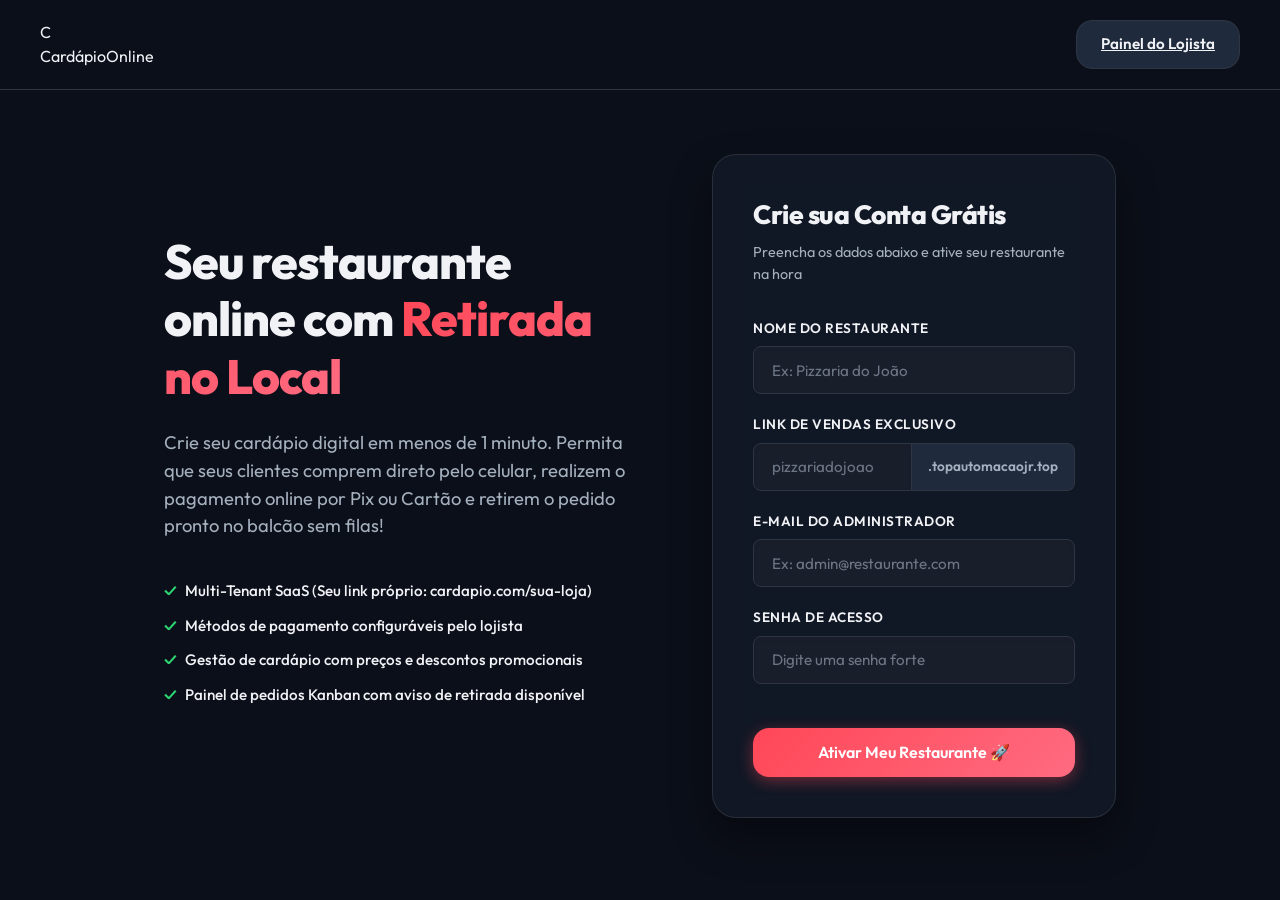
==== static/index.html @ 0655524f "first commit Estado inicial do SaaS Cardápio Online multi-tenant (Go/Gin/GORM + Traefik). Inclui .gi" ====
<!DOCTYPE html>
<html lang="pt-BR">
<head>
  <meta charset="UTF-8">
  <meta name="viewport" content="width=device-width, initial-scale=1.0">
  <title>SaaS Cardápio Online - Crie o Seu Cardápio Digital em Minutos</title>
  <meta name="description" content="Plataforma de cardápio digital multi-tenant para restaurantes. Crie seu link, receba pedidos para retirada e gerencie pagamentos online.">
  <link rel="stylesheet" href="/static/css/style.css">
  <style>
    .landing-hero {
      max-width: 1000px;
      margin: 4rem auto;
      padding: 0 1.5rem;
      display: grid;
      grid-template-columns: 1.2fr 1fr;
      gap: 4rem;
      align-items: center;
    }
    @media (max-width: 768px) {
      .landing-hero {
        grid-template-columns: 1fr;
        margin: 2rem auto;
        gap: 2.5rem;
      }
    }
    .hero-text h1 {
      font-size: 3rem;
      font-weight: 800;
      line-height: 1.2;
      margin-bottom: 1.5rem;
      letter-spacing: -1px;
    }
    .hero-text h1 span {
      background: linear-gradient(135deg, var(--primary) 0%, #ff6b81 100%);
      -webkit-background-clip: text;
      background-clip: text;
      -webkit-text-fill-color: transparent;
    }
    .hero-text p {
      font-size: 1.15rem;
      color: var(--text-muted);
      margin-bottom: 2.5rem;
    }
    .signup-card {
      padding: 2.5rem;
      border-radius: var(--radius-lg);
    }
    .signup-card h2 {
      font-size: 1.5rem;
      font-weight: 700;
      margin-bottom: 0.5rem;
    }
    .signup-card p {
      font-size: 0.9rem;
      color: var(--text-muted);
      margin-bottom: 1.5rem;
    }
    .feature-list {
      display: flex;
      flex-direction: column;
      gap: 0.75rem;
      margin-bottom: 2rem;
    }
    .feature-item {
      display: flex;
      align-items: center;
      gap: 0.5rem;
      font-size: 0.95rem;
      font-weight: 500;
    }
    .feature-icon {
      color: var(--success);
      font-weight: bold;
    }
  </style>
</head>
<body>

  <!-- Toast Container -->
  <div id="toast-container" class="toast-container"></div>

  <!-- Header/Navbar -->
  <header style="border-bottom: 1px solid var(--border-color); padding: 1.25rem 2rem;">
    <div style="max-width: 1200px; margin: 0 auto; display: flex; justify-content: space-between; align-items: center;">
      <div class="logo-container">
        <div class="logo-icon">C</div>
        <div class="logo-text">Cardápio<span>Online</span></div>
      </div>
      <div>
        <a href="/admin" class="btn btn-secondary">Painel do Lojista</a>
      </div>
    </div>
  </header>

  <!-- Hero Section -->
  <main class="landing-hero anim-slide-up">
    <div class="hero-text">
      <h1>Seu restaurante online com <span>Retirada no Local</span></h1>
      <p>
        Crie seu cardápio digital em menos de 1 minuto. Permita que seus clientes comprem direto pelo celular, realizem o pagamento online por Pix ou Cartão e retirem o pedido pronto no balcão sem filas!
      </p>
      
      <div class="feature-list">
        <div class="feature-item">
          <span class="feature-icon">✓</span> Multi-Tenant SaaS (Seu link próprio: cardapio.com/sua-loja)
        </div>
        <div class="feature-item">
          <span class="feature-icon">✓</span> Métodos de pagamento configuráveis pelo lojista
        </div>
        <div class="feature-item">
          <span class="feature-icon">✓</span> Gestão de cardápio com preços e descontos promocionais
        </div>
        <div class="feature-item">
          <span class="feature-icon">✓</span> Painel de pedidos Kanban com aviso de retirada disponível
        </div>
      </div>
    </div>

    <!-- Cadastro -->
    <div class="signup-card glass" style="box-shadow: 0 20px 40px rgba(0,0,0,0.4); border: 1px solid rgba(255,255,255,0.1);">
      <h2 style="font-size: 1.65rem; font-weight: 800; letter-spacing:-0.5px;">Crie sua Conta Grátis</h2>
      <p style="margin-bottom: 2rem;">Preencha os dados abaixo e ative seu restaurante na hora</p>
      
      <form id="signup-form">
        <div class="form-group">
          <label for="reg-nome">Nome do Restaurante</label>
          <input type="text" id="reg-nome" class="form-control" placeholder="Ex: Pizzaria do João" required>
        </div>
        <div class="form-group">
          <label for="reg-slug">Link de Vendas Exclusivo</label>
          <div style="display:flex; align-items:stretch;">
            <input type="text" id="reg-slug" class="form-control" placeholder="pizzariadojoao" required style="border-top-right-radius:0; border-bottom-right-radius:0; flex:1;">
            <span style="display:inline-flex; align-items:center; background:var(--bg-tertiary); border:1px solid var(--border-color); border-left:none; padding:0 1rem; border-top-right-radius:var(--radius-sm); border-bottom-right-radius:var(--radius-sm); font-size:0.85rem; color:var(--text-muted); font-weight:600; white-space:nowrap;">
              .topautomacaojr.top
            </span>
          </div>
        </div>
        <div class="form-group">
          <label for="reg-email">E-mail do Administrador</label>
          <input type="email" id="reg-email" class="form-control" placeholder="Ex: admin@restaurante.com" required>
        </div>
        <div class="form-group">
          <label for="reg-password">Senha de Acesso</label>
          <input type="password" id="reg-password" class="form-control" placeholder="Digite uma senha forte" required>
        </div>
        <button type="submit" class="btn btn-primary" style="width: 100%; margin-top: 1.5rem; padding:0.9rem; font-size:1rem;">Ativar Meu Restaurante 🚀</button>
      </form>
    </div>
  </main>

  <script>
    document.getElementById('signup-form').addEventListener('submit', async (e) => {
      e.preventDefault();
      const nome = document.getElementById('reg-nome').value.trim();
      const slug = document.getElementById('reg-slug').value.trim();
      const email = document.getElementById('reg-email').value.trim();
      const password = document.getElementById('reg-password').value.trim();

      const btn = e.target.querySelector('button[type="submit"]');
      btn.disabled = true;
      btn.innerText = 'Registrando...';

      try {
        const res = await fetch('/api/tenant/registrar', {
          method: 'POST',
          headers: { 'Content-Type': 'application/json' },
          body: JSON.stringify({ nome, slug, email, password })
        });

        const data = await res.json();
        if (!res.ok) throw new Error(data.error || 'Erro ao registrar.');

        // Mostra toast de sucesso
        const container = document.getElementById('toast-container');
        const toast = document.createElement('div');
        toast.className = 'toast toast-success glass show';
        toast.innerHTML = `<span>Registro concluído! Redirecionando...</span>`;
        container.appendChild(toast);

        // Preenche login automático
        localStorage.setItem('admin_token', data.token);
        localStorage.setItem('admin_name', data.nome);
        localStorage.setItem('admin_slug', data.tenant.slug);

        setTimeout(() => {
          window.location.href = '/admin';
        }, 1500);

      } catch (err) {
        // Mostra erro
        const container = document.getElementById('toast-container');
        const toast = document.createElement('div');
        toast.className = 'toast toast-error glass show';
        toast.innerHTML = `<span>${err.message}</span>`;
        container.appendChild(toast);
        setTimeout(() => toast.remove(), 4000);
        
        btn.disabled = false;
        btn.innerText = 'Registrar e Começar';
      }
    });
  </script>
</body>
</html>
---- static/css/style.css ----
@import url('https://fonts.googleapis.com/css2?family=Outfit:wght@300;400;500;600;700;800&display=swap');

:root {
  --bg-primary: #0b0f19;
  --bg-secondary: #161e2e;
  --bg-tertiary: #1f2a3d;
  
  --primary: #ff4757;
  --primary-hover: #ff6b81;
  --success: #2ed573;
  --warning: #ffa502;
  --danger: #ff4757;
  --info: #1e90ff;
  
  --text-main: #f1f2f6;
  --text-muted: #a4b0be;
  --border-color: #2f3542;
  
  --radius-sm: 8px;
  --radius-md: 16px;
  --radius-lg: 24px;
  
  --transition: all 0.3s cubic-bezier(0.4, 0, 0.2, 1);
  --shadow: 0 10px 30px rgba(0, 0, 0, 0.25);
  
  --glass-bg: rgba(22, 30, 46, 0.6);
  --glass-border: rgba(255, 255, 255, 0.08);
  --glass-glow: 0 8px 32px 0 rgba(0, 0, 0, 0.37);
}

* {
  box-sizing: border-box;
  margin: 0;
  padding: 0;
}

body {
  font-family: 'Outfit', sans-serif;
  background-color: var(--bg-primary);
  color: var(--text-main);
  line-height: 1.5;
  -webkit-font-smoothing: antialiased;
}

/* Scrollbar personalizada */
::-webkit-scrollbar {
  width: 8px;
}
::-webkit-scrollbar-track {
  background: var(--bg-primary);
}
::-webkit-scrollbar-thumb {
  background: var(--bg-tertiary);
  border-radius: var(--radius-sm);
}
::-webkit-scrollbar-thumb:hover {
  background: var(--primary);
}

/* Glassmorphism utility */
.glass {
  background: var(--glass-bg);
  backdrop-filter: blur(16px);
  -webkit-backdrop-filter: blur(16px);
  border: 1px solid var(--glass-border);
  box-shadow: var(--glass-glow);
}

/* Animations */
@keyframes fadeIn {
  from { opacity: 0; }
  to { opacity: 1; }
}

@keyframes slideUp {
  from {
    opacity: 0;
    transform: translateY(20px);
  }
  to {
    opacity: 1;
    transform: translateY(0);
  }
}

@keyframes slideInRight {
  from {
    transform: translateX(100%);
  }
  to {
    transform: translateX(0);
  }
}

@keyframes spin {
  to { transform: rotate(360deg); }
}

@keyframes pulse-ring {
  0% { transform: scale(0.95); box-shadow: 0 0 0 0 rgba(255, 71, 87, 0.7); }
  70% { transform: scale(1); box-shadow: 0 0 0 10px rgba(255, 71, 87, 0); }
  100% { transform: scale(0.95); box-shadow: 0 0 0 0 rgba(255, 71, 87, 0); }
}

.anim-fade { animation: fadeIn 0.4s ease-out forwards; }
.anim-slide-up { animation: slideUp 0.5s cubic-bezier(0.16, 1, 0.3, 1) forwards; }
.anim-pulse { animation: pulse-ring 2s infinite; }

/* Buttons */
.btn {
  font-family: inherit;
  font-weight: 600;
  font-size: 0.95rem;
  padding: 0.75rem 1.5rem;
  border-radius: var(--radius-md);
  border: none;
  cursor: pointer;
  display: inline-flex;
  align-items: center;
  justify-content: center;
  gap: 0.5rem;
  transition: var(--transition);
}

.btn-primary {
  background: linear-gradient(135deg, var(--primary) 0%, #ff6b81 100%);
  color: #fff;
  box-shadow: 0 4px 15px rgba(255, 71, 87, 0.4);
}
.btn-primary:hover {
  transform: translateY(-2px);
  box-shadow: 0 6px 20px rgba(255, 71, 87, 0.6);
}

.btn-secondary {
  background: var(--bg-tertiary);
  color: var(--text-main);
  border: 1px solid var(--border-color);
}
.btn-secondary:hover {
  background: var(--border-color);
  color: #fff;
}

.btn-outline {
  background: transparent;
  color: var(--text-main);
  border: 2px solid var(--border-color);
}
.btn-outline:hover {
  border-color: var(--primary);
  color: var(--primary);
}

.btn:disabled {
  opacity: 0.5;
  cursor: not-allowed;
  transform: none !important;
  box-shadow: none !important;
}

/* Toast Notification */
.toast-container {
  position: fixed;
  top: 20px;
  right: 20px;
  z-index: 9999;
  display: flex;
  flex-direction: column;
  gap: 10px;
}

.toast {
  padding: 1rem 1.5rem;
  border-radius: var(--radius-md);
  color: #fff;
  display: flex;
  align-items: center;
  gap: 0.75rem;
  box-shadow: var(--shadow);
  transform: translateX(120%);
  transition: transform 0.3s cubic-bezier(0.16, 1, 0.3, 1);
  font-weight: 500;
}

.toast.show {
  transform: translateX(0);
}

.toast-success {
  background: rgba(46, 213, 115, 0.95);
  border-left: 5px solid #2ed573;
}

.toast-error {
  background: rgba(255, 71, 87, 0.95);
  border-left: 5px solid #ff4757;
}

.toast-info {
  background: rgba(30, 144, 255, 0.95);
  border-left: 5px solid #1e90ff;
}

/* Forms & Inputs System */
.form-group {
  margin-bottom: 1.25rem;
  display: flex;
  flex-direction: column;
  text-align: left;
}

.form-group label {
  display: block;
  font-weight: 600;
  color: var(--text-main);
  margin-bottom: 0.5rem;
  font-size: 0.85rem;
  text-transform: uppercase;
  letter-spacing: 0.5px;
}

.form-control {
  width: 100%;
  padding: 0.85rem 1.1rem;
  border-radius: var(--radius-sm);
  border: 1px solid var(--border-color);
  background: rgba(255, 255, 255, 0.03);
  color: var(--text-main);
  font-family: inherit;
  font-size: 0.95rem;
  transition: var(--transition);
  box-shadow: inset 0 2px 4px rgba(0, 0, 0, 0.05);
}

.form-control::placeholder {
  color: var(--text-muted);
  opacity: 0.6;
}

.form-control:focus {
  outline: none;
  border-color: var(--primary);
  background: rgba(255, 255, 255, 0.06);
  box-shadow: 0 0 0 3px rgba(255, 71, 87, 0.15), inset 0 2px 4px rgba(0, 0, 0, 0.05);
}

textarea.form-control {
  resize: vertical;
  min-height: 100px;
}

select.form-control {
  appearance: none;
  background-image: url("data:image/svg+xml;charset=UTF-8,%3csvg xmlns='http://www.w3.org/2000/svg' viewBox='0 0 24 24' fill='none' stroke='%23a4b0be' stroke-width='2' stroke-linecap='round' stroke-linejoin='round'%3e%3cpolyline points='6 9 12 15 18 9'%3e%3c/polyline%3e%3c/svg%3e");
  background-repeat: no-repeat;
  background-position: right 1rem center;
  background-size: 1.2em;
  padding-right: 2.5rem;
  background-color: rgba(22, 30, 46, 0.95);
}

/* Modals System */
.modal-overlay {
  position: fixed;
  top: 0;
  left: 0;
  right: 0;
  bottom: 0;
  background: rgba(0, 0, 0, 0.7);
  z-index: 1000;
  display: flex;
  align-items: center;
  justify-content: center;
  opacity: 0;
  pointer-events: none;
  transition: opacity 0.3s ease;
}

.modal-overlay.open {
  opacity: 1;
  pointer-events: auto;
}

.modal-card {
  width: 100%;
  max-width: 500px;
  border-radius: var(--radius-md);
  padding: 2rem;
  position: relative;
  transform: translateY(30px);
  transition: transform 0.3s cubic-bezier(0.175, 0.885, 0.32, 1.275);
}

.modal-overlay.open .modal-card {
  transform: translateY(0);
}

.modal-header {
  display: flex;
  justify-content: space-between;
  align-items: center;
  margin-bottom: 1.5rem;
}

.modal-title {
  font-size: 1.5rem;
  font-weight: 700;
}

.modal-close {
  background: transparent;
  border: none;
  font-size: 1.5rem;
  color: var(--text-muted);
  cursor: pointer;
}
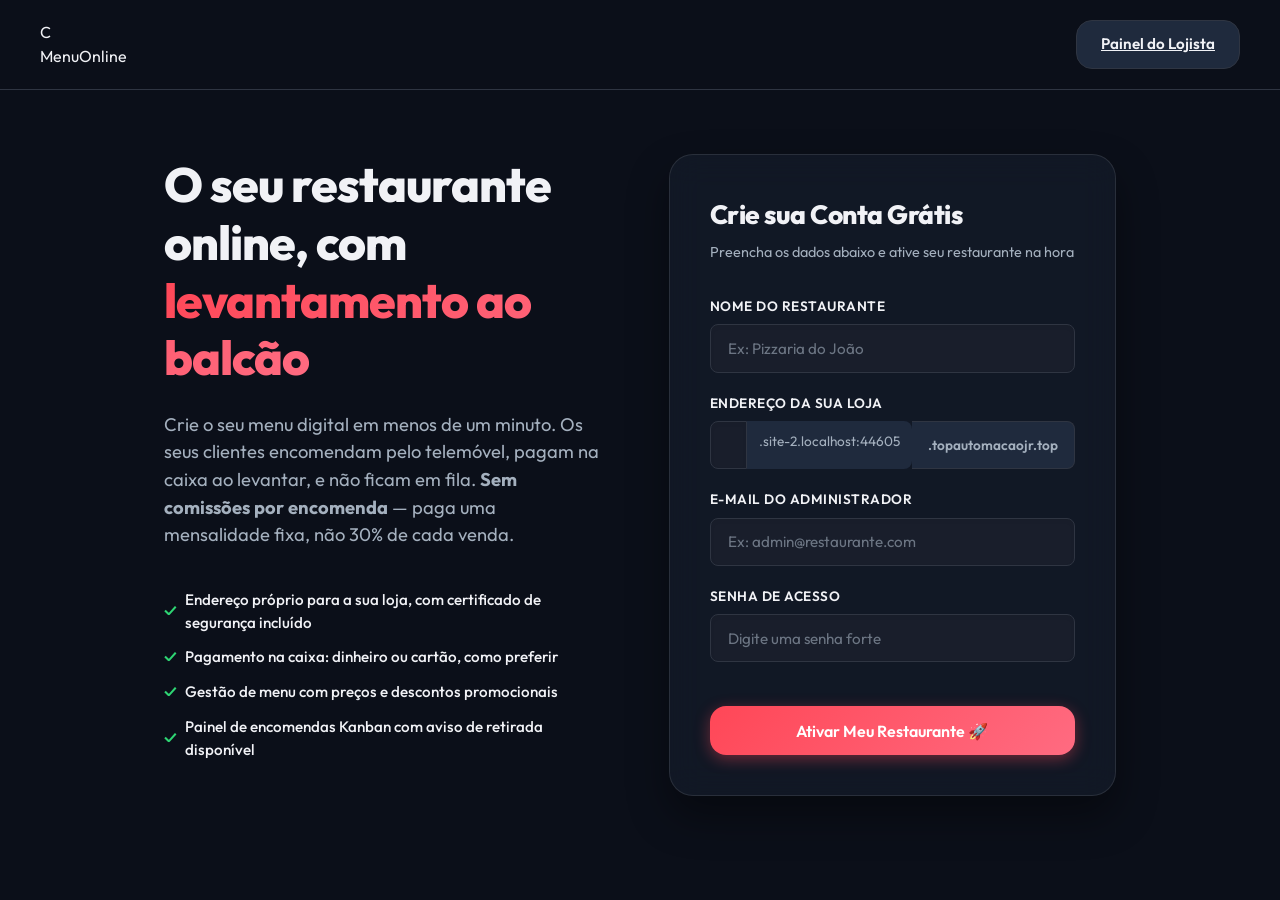
==== commit 4ddb46aa: "Corrigir a landing page, que estava totalmente inoperacional sob a CSP O formulário de registo de no" ====
--- a/static/index.html
+++ b/static/index.html
@@ -1,10 +1,10 @@
 <!DOCTYPE html>
-<html lang="pt-BR">
+<html lang="pt-PT">
 <head>
   <meta charset="UTF-8">
   <meta name="viewport" content="width=device-width, initial-scale=1.0">
-  <title>SaaS Cardápio Online - Crie o Seu Cardápio Digital em Minutos</title>
-  <meta name="description" content="Plataforma de cardápio digital multi-tenant para restaurantes. Crie seu link, receba pedidos para retirada e gerencie pagamentos online.">
+  <title>SaaS Menu Online - Crie o Seu Menu Digital em Minutos</title>
+  <meta name="description" content="Plataforma de menu digital multi-tenant para restaurantes. Crie seu link, receba encomendas para retirada e gerencie pagamentos online.">
   <link rel="stylesheet" href="/static/css/style.css">
   <style>
     .landing-hero {
@@ -84,7 +84,7 @@
     <div style="max-width: 1200px; margin: 0 auto; display: flex; justify-content: space-between; align-items: center;">
       <div class="logo-container">
         <div class="logo-icon">C</div>
-        <div class="logo-text">Cardápio<span>Online</span></div>
+        <div class="logo-text">Menu<span>Online</span></div>
       </div>
       <div>
         <a href="/admin" class="btn btn-secondary">Painel do Lojista</a>
@@ -95,23 +95,23 @@
   <!-- Hero Section -->
   <main class="landing-hero anim-slide-up">
     <div class="hero-text">
-      <h1>Seu restaurante online com <span>Retirada no Local</span></h1>
+      <h1>O seu restaurante online, com <span>levantamento ao balcão</span></h1>
       <p>
-        Crie seu cardápio digital em menos de 1 minuto. Permita que seus clientes comprem direto pelo celular, realizem o pagamento online por Pix ou Cartão e retirem o pedido pronto no balcão sem filas!
+        Crie o seu menu digital em menos de um minuto. Os seus clientes encomendam pelo telemóvel, pagam na caixa ao levantar, e não ficam em fila. <strong>Sem comissões por encomenda</strong> — paga uma mensalidade fixa, não 30% de cada venda.
       </p>
       
       <div class="feature-list">
         <div class="feature-item">
-          <span class="feature-icon">✓</span> Multi-Tenant SaaS (Seu link próprio: cardapio.com/sua-loja)
+          <span class="feature-icon">✓</span> Endereço próprio para a sua loja, com certificado de segurança incluído
         </div>
         <div class="feature-item">
-          <span class="feature-icon">✓</span> Métodos de pagamento configuráveis pelo lojista
+          <span class="feature-icon">✓</span> Pagamento na caixa: dinheiro ou cartão, como preferir
         </div>
         <div class="feature-item">
-          <span class="feature-icon">✓</span> Gestão de cardápio com preços e descontos promocionais
+          <span class="feature-icon">✓</span> Gestão de menu com preços e descontos promocionais
         </div>
         <div class="feature-item">
-          <span class="feature-icon">✓</span> Painel de pedidos Kanban com aviso de retirada disponível
+          <span class="feature-icon">✓</span> Painel de encomendas Kanban com aviso de retirada disponível
         </div>
       </div>
     </div>
@@ -127,9 +127,10 @@
           <input type="text" id="reg-nome" class="form-control" placeholder="Ex: Pizzaria do João" required>
         </div>
         <div class="form-group">
-          <label for="reg-slug">Link de Vendas Exclusivo</label>
+          <label for="reg-slug">Endereço da sua loja</label>
           <div style="display:flex; align-items:stretch;">
             <input type="text" id="reg-slug" class="form-control" placeholder="pizzariadojoao" required style="border-top-right-radius:0; border-bottom-right-radius:0; flex:1;">
+            <span id="slug-suffix" style="padding:0.6rem 0.75rem; background:var(--bg-tertiary); color:var(--text-muted); font-size:0.85rem; border-radius:0 var(--radius-sm) var(--radius-sm) 0; white-space:nowrap;"></span>
             <span style="display:inline-flex; align-items:center; background:var(--bg-tertiary); border:1px solid var(--border-color); border-left:none; padding:0 1rem; border-top-right-radius:var(--radius-sm); border-bottom-right-radius:var(--radius-sm); font-size:0.85rem; color:var(--text-muted); font-weight:600; white-space:nowrap;">
               .topautomacaojr.top
             </span>
@@ -148,57 +149,8 @@
     </div>
   </main>
 
-  <script>
-    document.getElementById('signup-form').addEventListener('submit', async (e) => {
-      e.preventDefault();
-      const nome = document.getElementById('reg-nome').value.trim();
-      const slug = document.getElementById('reg-slug').value.trim();
-      const email = document.getElementById('reg-email').value.trim();
-      const password = document.getElementById('reg-password').value.trim();
 
-      const btn = e.target.querySelector('button[type="submit"]');
-      btn.disabled = true;
-      btn.innerText = 'Registrando...';
-
-      try {
-        const res = await fetch('/api/tenant/registrar', {
-          method: 'POST',
-          headers: { 'Content-Type': 'application/json' },
-          body: JSON.stringify({ nome, slug, email, password })
-        });
-
-        const data = await res.json();
-        if (!res.ok) throw new Error(data.error || 'Erro ao registrar.');
-
-        // Mostra toast de sucesso
-        const container = document.getElementById('toast-container');
-        const toast = document.createElement('div');
-        toast.className = 'toast toast-success glass show';
-        toast.innerHTML = `<span>Registro concluído! Redirecionando...</span>`;
-        container.appendChild(toast);
-
-        // Preenche login automático
-        localStorage.setItem('admin_token', data.token);
-        localStorage.setItem('admin_name', data.nome);
-        localStorage.setItem('admin_slug', data.tenant.slug);
-
-        setTimeout(() => {
-          window.location.href = '/admin';
-        }, 1500);
-
-      } catch (err) {
-        // Mostra erro
-        const container = document.getElementById('toast-container');
-        const toast = document.createElement('div');
-        toast.className = 'toast toast-error glass show';
-        toast.innerHTML = `<span>${err.message}</span>`;
-        container.appendChild(toast);
-        setTimeout(() => toast.remove(), 4000);
-        
-        btn.disabled = false;
-        btn.innerText = 'Registrar e Começar';
-      }
-    });
-  </script>
+  <script src="/static/js/common.js"></script>
+  <script src="/static/js/landing.js"></script>
 </body>
 </html>
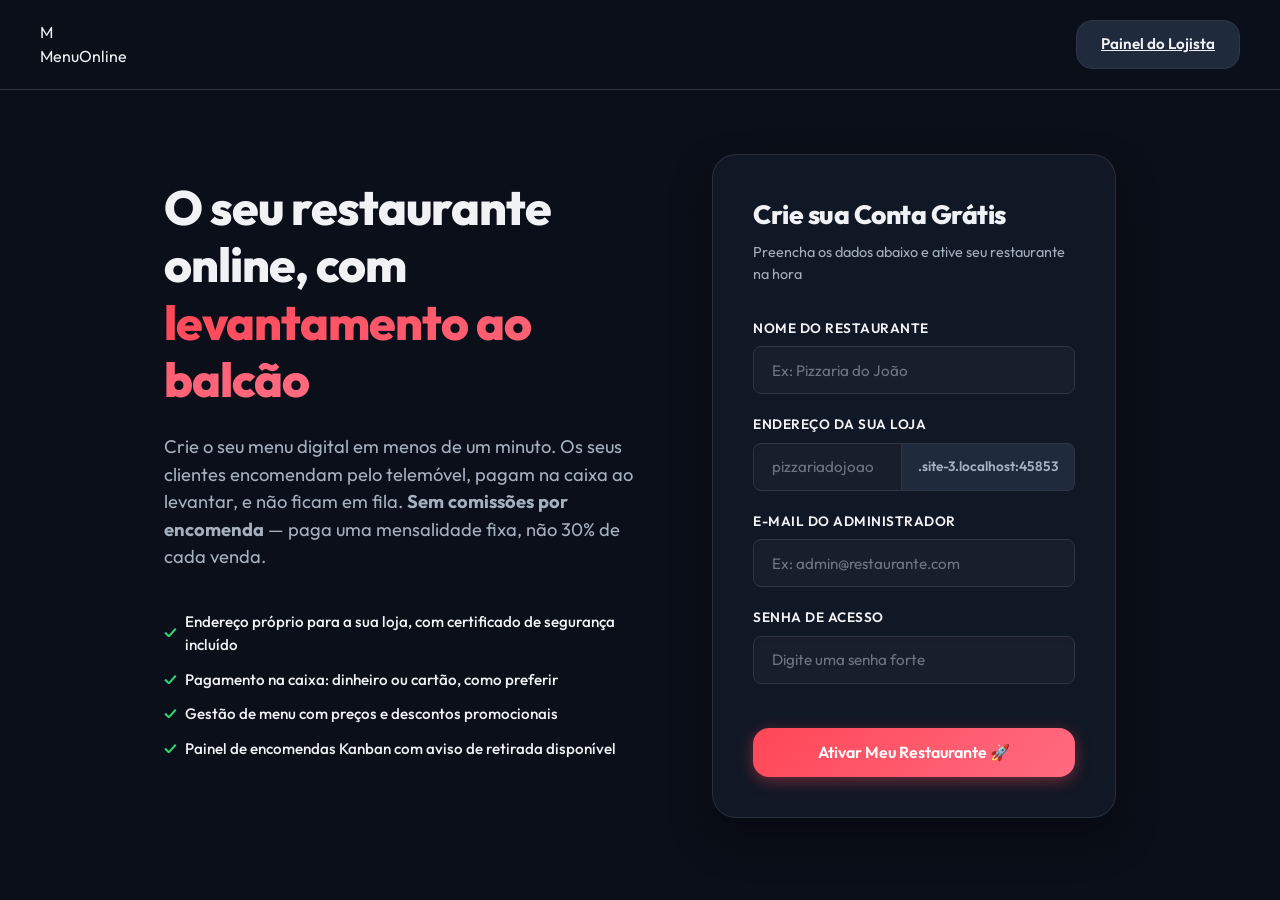
==== commit 48fb6a0c: "White label: o storefront passa a ter a identidade do restaurante O cliente final via a marca da pla" ====
--- a/static/index.html
+++ b/static/index.html
@@ -83,7 +83,7 @@
   <header style="border-bottom: 1px solid var(--border-color); padding: 1.25rem 2rem;">
     <div style="max-width: 1200px; margin: 0 auto; display: flex; justify-content: space-between; align-items: center;">
       <div class="logo-container">
-        <div class="logo-icon">C</div>
+        <div class="logo-icon">M</div>
         <div class="logo-text">Menu<span>Online</span></div>
       </div>
       <div>
@@ -130,10 +130,7 @@
           <label for="reg-slug">Endereço da sua loja</label>
           <div style="display:flex; align-items:stretch;">
             <input type="text" id="reg-slug" class="form-control" placeholder="pizzariadojoao" required style="border-top-right-radius:0; border-bottom-right-radius:0; flex:1;">
-            <span id="slug-suffix" style="padding:0.6rem 0.75rem; background:var(--bg-tertiary); color:var(--text-muted); font-size:0.85rem; border-radius:0 var(--radius-sm) var(--radius-sm) 0; white-space:nowrap;"></span>
-            <span style="display:inline-flex; align-items:center; background:var(--bg-tertiary); border:1px solid var(--border-color); border-left:none; padding:0 1rem; border-top-right-radius:var(--radius-sm); border-bottom-right-radius:var(--radius-sm); font-size:0.85rem; color:var(--text-muted); font-weight:600; white-space:nowrap;">
-              .topautomacaojr.top
-            </span>
+            <span id="slug-suffix" style="display:inline-flex; align-items:center; background:var(--bg-tertiary); border:1px solid var(--border-color); border-left:none; padding:0 1rem; border-top-right-radius:var(--radius-sm); border-bottom-right-radius:var(--radius-sm); font-size:0.85rem; color:var(--text-muted); font-weight:600; white-space:nowrap;"></span>
           </div>
         </div>
         <div class="form-group">
